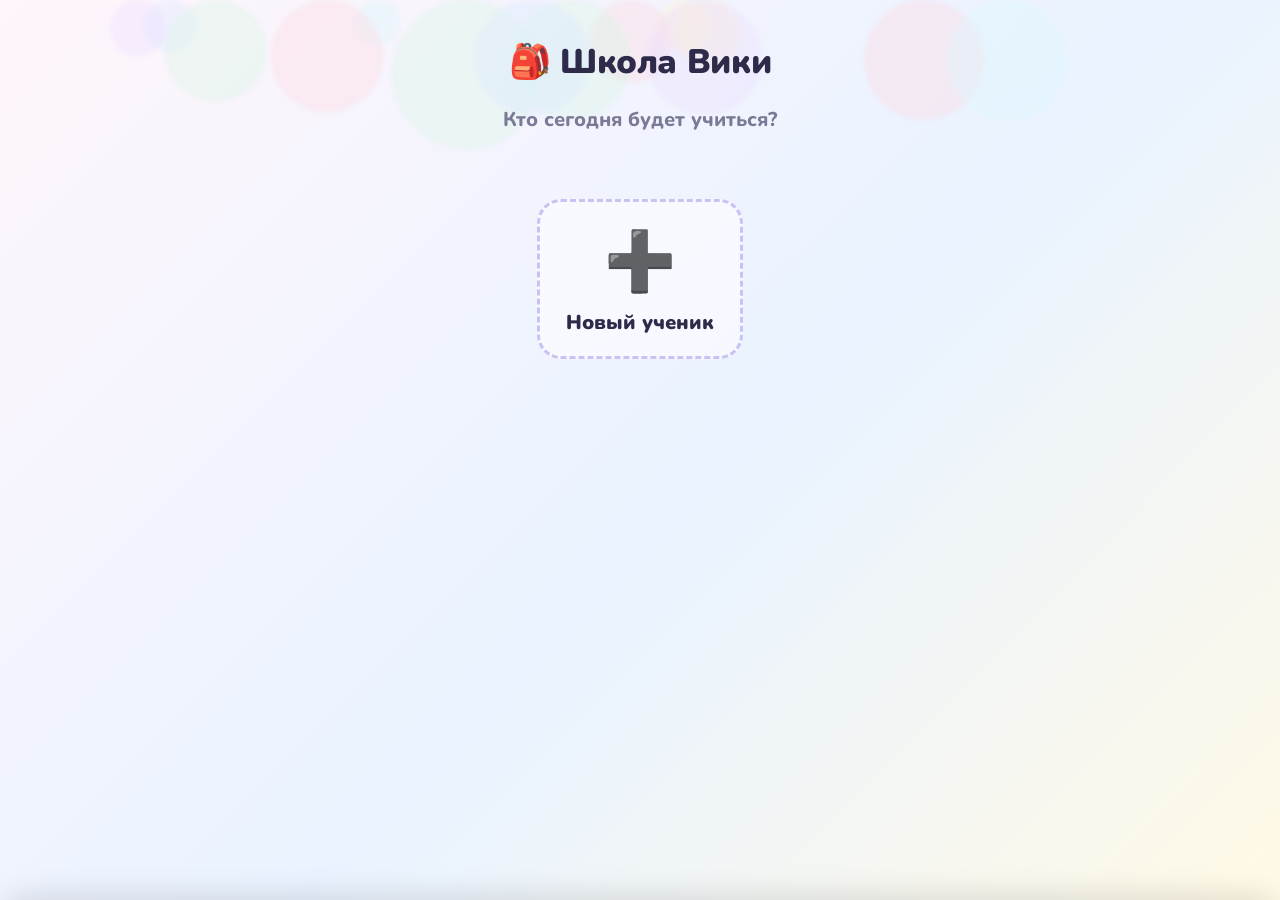
==== index.html @ 763ce370 "Школа Вики: обучающая игра по программе 2 класса 101 урок в шести предметах (математика, русский, чт" ====
<!DOCTYPE html>
<html lang="ru">
<head>
<meta charset="utf-8">
<meta name="viewport" content="width=device-width, initial-scale=1, maximum-scale=1">
<meta http-equiv="Cache-Control" content="no-cache, must-revalidate">
<title>Школа Вики</title>
<link rel="preconnect" href="https://fonts.googleapis.com">
<link href="https://fonts.googleapis.com/css2?family=Nunito:wght@700;800;900&display=swap" rel="stylesheet">
<link rel="stylesheet" href="css/style.css?v=mu31949a">
<link rel="icon" href="data:image/svg+xml,<svg xmlns=%22http://www.w3.org/2000/svg%22 viewBox=%220 0 100 100%22><text y=%22.9em%22 font-size=%2290%22>🎒</text></svg>">
</head>
<body>
<div class="bubbles" id="bubbles"></div>
<div id="app">
  <section class="screen" id="screen-profiles"></section>
  <section class="screen" id="screen-newprofile"></section>
  <section class="screen" id="screen-home"></section>
  <section class="screen" id="screen-subject"></section>
  <section class="screen" id="screen-lesson"></section>
  <section class="screen" id="screen-play"></section>
  <section class="screen" id="screen-result"></section>
  <section class="screen" id="screen-stickers"></section>
  <section class="screen" id="screen-badges"></section>
  <section class="screen" id="screen-games"></section>
  <section class="screen" id="screen-game"></section>
  <section class="screen" id="screen-diploma"></section>
  <section class="screen" id="screen-parent"></section>
</div>
<div class="feedback" id="feedback"></div>
<div class="toast" id="toast"></div>
<div id="modal-root"></div>

<script src="js/engine/core.js?v=mu31949a"></script>
<script src="js/lib/util.js?v=mu31949a"></script>
<script src="js/lib/vis.js?v=mu31949a"></script>
<script src="js/lib/store.js?v=mu31949a"></script>
<script src="js/lib/tts.js?v=mu31949a"></script>
<script src="js/lib/speech.js?v=mu31949a"></script>
<script src="js/lib/audio.js?v=mu31949a"></script>
<script src="js/lib/confetti.js?v=mu31949a"></script>
<script src="js/engine/game.js?v=mu31949a"></script>
<script src="js/engine/tasks.js?v=mu31949a"></script>

<script src="js/data/math.js?v=mu31949a"></script>
<script src="js/data/russian.js?v=mu31949a"></script>
<script src="js/data/reading.js?v=mu31949a"></script>
<script src="js/data/world.js?v=mu31949a"></script>
<script src="js/data/english.js?v=mu31949a"></script>
<script src="js/data/logic.js?v=mu31949a"></script>

<script src="js/ui/games.js?v=mu31949a"></script>
<script src="js/ui/diploma.js?v=mu31949a"></script>
<script src="js/ui/app.js?v=mu31949a"></script>
</body>
</html>
---- css/style.css ----
/* ===== Школа Вики — стили ===== */
:root {
  --bg1: #fff5fb; --bg2: #e9f3ff; --bg3: #fff9e6;
  --ink: #2d2a4a; --muted: #7b7a96; --line: #ece9f7;
  --card: #ffffff; --shadow: 0 8px 24px rgba(80, 60, 140, .12);
  --ok: #2ecc71; --ok-dark: #1f9d55; --bad: #ff5c6c; --bad-dark: #d73a4a; --warn: #f5a623;
  --primary: #6c5ce7; --primary-dark: #4b3fc9;
  --gold: #ffc531;
  --pair-1: #ffd6e0; --pair-2: #d6f5e3; --pair-3: #dbe9ff; --pair-4: #fff1c9; --pair-5: #eadcff; --pair-6: #d9f7fb;
  --radius: 22px; --radius-s: 14px;
  --font: 'Nunito', 'Segoe UI', 'Comic Sans MS', system-ui, sans-serif;
}
* { box-sizing: border-box; -webkit-tap-highlight-color: transparent; }
html, body { margin: 0; padding: 0; }
body {
  font-family: var(--font); color: var(--ink); font-size: 20px; line-height: 1.35;
  background: linear-gradient(135deg, var(--bg1) 0%, var(--bg2) 55%, var(--bg3) 100%);
  background-attachment: fixed; min-height: 100vh; overflow-x: hidden;
  user-select: none;
}
input, textarea { user-select: text; }
button { font-family: inherit; font-size: inherit; color: inherit; cursor: pointer; }
h1, h2, h3 { margin: 0; font-weight: 900; letter-spacing: -.01em; }
h1 { font-size: 30px; } h2 { font-size: 24px; } h3 { font-size: 19px; }
.muted { color: var(--muted); }
.hidden { display: none !important; }

/* мягкое свечение цвета предмета во время урока */
body::before {
  content: ''; position: fixed; inset: 0; z-index: -1; pointer-events: none; opacity: 0; transition: opacity .6s, background .6s;
  background: radial-gradient(ellipse 120% 70% at 50% 0%, var(--subj, #6c5ce7) 0%, transparent 62%);
}
body.playing::before { opacity: .22; }

/* фоновые пузыри */
.bubbles { position: fixed; inset: 0; z-index: -1; overflow: hidden; pointer-events: none; }
.bubbles span { position: absolute; border-radius: 50%; opacity: .35; filter: blur(2px); animation: floatUp linear infinite; }
@keyframes floatUp { from { transform: translateY(110vh) scale(.6); } to { transform: translateY(-20vh) scale(1.1); } }

#app { max-width: 1040px; margin: 0 auto; padding: 14px 16px 120px; }
.screen { display: none; animation: fadeIn .3s ease; }
.screen.active { display: block; }
@keyframes fadeIn { from { opacity: 0; transform: translateY(8px); } to { opacity: 1; transform: none; } }

/* ===== Кнопки ===== */
.btn {
  display: inline-flex; align-items: center; justify-content: center; gap: 8px;
  border: 0; border-radius: 16px; padding: 12px 20px; font-weight: 800; font-size: 18px;
  background: #fff; color: var(--ink); box-shadow: 0 4px 0 #dcd8ee, var(--shadow);
  transition: transform .08s, box-shadow .08s, filter .15s;
}
.btn:hover { filter: brightness(1.03); }
.btn:active { transform: translateY(3px); box-shadow: 0 1px 0 #dcd8ee; }
.btn:disabled { opacity: .45; cursor: default; transform: none; }
.btn-primary { background: var(--primary); color: #fff; box-shadow: 0 5px 0 var(--primary-dark), var(--shadow); }
.btn-primary:active { box-shadow: 0 1px 0 var(--primary-dark); }
.btn-ok { background: var(--ok); color: #fff; box-shadow: 0 5px 0 var(--ok-dark), var(--shadow); }
.btn-ok:active { box-shadow: 0 1px 0 var(--ok-dark); }
.btn-bad { background: var(--bad); color: #fff; box-shadow: 0 5px 0 var(--bad-dark), var(--shadow); }
.btn-ghost { background: rgba(255,255,255,.7); box-shadow: 0 3px 0 #e6e2f5; font-size: 16px; padding: 10px 16px; }
.btn-big { font-size: 22px; padding: 16px 28px; border-radius: 20px; }
.btn-round { width: 46px; height: 46px; padding: 0; border-radius: 50%; font-size: 22px; }
.btn-c { background: var(--c, var(--primary)); color: #fff; box-shadow: 0 5px 0 rgba(0,0,0,.18), var(--shadow); }

/* ===== Верхняя панель ===== */
.topbar { display: flex; align-items: center; gap: 12px; margin-bottom: 14px; flex-wrap: wrap; }
.topbar .grow { flex: 1; }
.avatar { width: 54px; height: 54px; border-radius: 50%; background: #fff; display: grid; place-items: center; font-size: 30px; box-shadow: var(--shadow); }
.avatar.lg { width: 84px; height: 84px; font-size: 48px; }
.player { display: flex; align-items: center; gap: 12px; background: rgba(255,255,255,.75); padding: 8px 14px 8px 8px; border-radius: 40px; box-shadow: var(--shadow); }
.player .name { font-weight: 900; font-size: 20px; }
.player .lvl { font-size: 14px; color: var(--muted); font-weight: 700; }
.xpbar { height: 10px; background: #e9e5f7; border-radius: 10px; overflow: hidden; width: 160px; margin-top: 3px; }
.xpbar i { display: block; height: 100%; background: linear-gradient(90deg, #a29bfe, #6c5ce7); border-radius: 10px; transition: width .6s ease; }
.pill { display: inline-flex; align-items: center; gap: 6px; background: #fff; border-radius: 30px; padding: 8px 14px; font-weight: 900; box-shadow: var(--shadow); font-size: 17px; }
.pill.gold { color: #a06b00; background: #fff6d6; }
.pill.fire { color: #c0392b; background: #ffe8dd; }

/* ===== Карточки ===== */
.card { background: var(--card); border-radius: var(--radius); padding: 18px 20px; box-shadow: var(--shadow); }
.grid { display: grid; gap: 18px; }
.grid-subjects { grid-template-columns: repeat(auto-fill, minmax(285px, 1fr)); }
.grid-lessons { grid-template-columns: repeat(auto-fill, minmax(290px, 1fr)); }

.subject-card {
  position: relative; overflow: hidden; border-radius: var(--radius); padding: 20px; color: #fff; cursor: pointer; border: 0; text-align: left;
  background: linear-gradient(135deg, var(--c) 0%, color-mix(in srgb, var(--c) 70%, #000 8%) 100%);
  box-shadow: 0 10px 0 color-mix(in srgb, var(--c) 70%, #000 25%), var(--shadow);
  transition: transform .12s, box-shadow .12s; min-height: 200px; display: flex; flex-direction: column; gap: 8px; font-family: inherit;
}
.subject-card:hover { transform: translateY(-4px); }
.subject-card:active { transform: translateY(5px); box-shadow: 0 3px 0 color-mix(in srgb, var(--c) 70%, #000 25%); }
.subject-card .emoji { font-size: 68px; line-height: 1; filter: drop-shadow(0 3px 5px rgba(0,0,0,.22)); }
.subject-card .title { font-size: 27px; font-weight: 900; }
.subject-card .desc { opacity: .92; font-size: 17px; font-weight: 700; }
.subject-card .prog { margin-top: auto; display: flex; align-items: center; gap: 10px; font-size: 16px; font-weight: 800; }
.subject-card .bar { flex: 1; height: 10px; background: rgba(255,255,255,.35); border-radius: 8px; overflow: hidden; }
.subject-card .bar i { display: block; height: 100%; background: #fff; border-radius: 8px; }
.subject-card::after { content: ''; position: absolute; right: -30px; top: -30px; width: 120px; height: 120px; border-radius: 50%; background: rgba(255,255,255,.15); }

.section-title { margin: 22px 0 10px; font-size: 20px; font-weight: 900; color: var(--ink); display: flex; align-items: center; gap: 8px; }
.section-title small { font-weight: 700; color: var(--muted); font-size: 14px; }

.lesson-card {
  background: #fff; border-radius: var(--radius); padding: 20px; box-shadow: var(--shadow); cursor: pointer; border: 4px solid transparent; text-align: left; font-family: inherit;
  display: flex; gap: 18px; align-items: center; transition: transform .12s, border-color .12s;
}
.lesson-card:hover { transform: translateY(-3px); border-color: var(--c, #ddd); }
.lesson-card .emoji { font-size: 52px; width: 76px; height: 76px; flex: none; display: grid; place-items: center; border-radius: 20px; background: color-mix(in srgb, var(--c, #999) 18%, #fff); }
.lesson-card .title { font-weight: 900; font-size: 21px; line-height: 1.2; }
.lesson-card .lv { display: flex; gap: 8px; margin-top: 8px; flex-wrap: wrap; }
.lesson-card .lv span { font-size: 14px; font-weight: 800; color: var(--muted); background: #f3f1fb; border-radius: 9px; padding: 3px 8px; }
.lesson-card .lv span.done { background: #fff2c7; color: #9a6a00; }
.lesson-card .lv span.full { background: #ffe08a; color: #7a4d00; }
.lesson-card.complete { border-color: var(--gold); }

.stars { color: #d8d4ea; font-size: 20px; letter-spacing: 1px; white-space: nowrap; }
.stars b { color: var(--gold); text-shadow: 0 1px 0 #d99a00; }

/* ===== Выбор характера голоса ===== */
.voice-cards { display: grid; grid-template-columns: repeat(auto-fill, minmax(180px, 1fr)); gap: 12px; margin: 10px 0 6px; }
.vcard {
  background: #fffdf9; border: 4px solid var(--line); border-radius: 18px; padding: 14px 10px; display: grid; justify-items: center; gap: 4px;
  text-align: center; box-shadow: 0 4px 0 rgba(0,0,0,.06); font-family: inherit; transition: transform .1s, border-color .15s;
}
.vcard:hover { border-color: var(--primary); transform: translateY(-3px); }
.vcard:active { transform: translateY(1px); }
.vcard .ve { font-size: 46px; line-height: 1; }
.vcard b { font-size: 20px; }
.vcard small { color: var(--muted); font-size: 14px; line-height: 1.3; font-weight: 700; }
.vcard.sel { border-color: var(--primary); background: #f3f0ff; box-shadow: 0 0 0 4px rgba(108,92,231,.2); }
.vcard.sel b::after { content: ' ✓'; color: var(--ok-dark); }
.modal .voice-cards { grid-template-columns: repeat(auto-fill, minmax(140px, 1fr)); }
.modal { max-width: 620px; }

/* ===== Маскот ===== */
.mascot { display: flex; align-items: flex-end; gap: 12px; margin: 10px 0 18px; }
.mascot .face { font-size: 64px; line-height: 1; animation: bob 3s ease-in-out infinite; filter: drop-shadow(0 6px 6px rgba(0,0,0,.12)); border: 0; background: none; padding: 0; }
button.mascot-face, .mascot button.face { cursor: pointer; }
.mascot button.face:hover { transform: scale(1.08); }
.mascot .face.small { font-size: 44px; }
@keyframes bob { 0%, 100% { transform: translateY(0) rotate(-3deg); } 50% { transform: translateY(-6px) rotate(3deg); } }
.bubble { position: relative; background: #fff; border-radius: 18px; padding: 12px 16px; box-shadow: var(--shadow); font-weight: 800; font-size: 18px; max-width: 560px; }
.bubble::before { content: ''; position: absolute; left: -10px; bottom: 16px; border: 10px solid transparent; border-right-color: #fff; border-left: 0; }

/* ===== Уровни в уроке ===== */
.rule-card { background: linear-gradient(135deg, #fff9e6, #fff); border: 3px dashed #ffd27a; border-radius: var(--radius); padding: 20px 26px; font-size: 23px; line-height: 1.45; margin: 18px 0; }
.rule-card .lbl { font-size: 15px; text-transform: uppercase; letter-spacing: .08em; color: #b97a00; font-weight: 900; margin-bottom: 6px; }
.levels { display: grid; grid-template-columns: repeat(3, 1fr); gap: 18px; margin-top: 18px; }
.level-btn {
  border: 0; border-radius: var(--radius); padding: 26px 14px; cursor: pointer; font-family: inherit; color: #fff;
  background: linear-gradient(135deg, var(--c) 0%, color-mix(in srgb, var(--c) 72%, #000 10%) 100%);
  box-shadow: 0 8px 0 color-mix(in srgb, var(--c) 70%, #000 25%), var(--shadow);
  display: flex; flex-direction: column; align-items: center; gap: 8px; transition: transform .1s; position: relative; overflow: hidden;
}
.level-btn::after { content: ''; position: absolute; right: -24px; top: -24px; width: 90px; height: 90px; border-radius: 50%; background: rgba(255,255,255,.16); }
.level-btn:hover { transform: translateY(-4px); }
.level-btn:active { transform: translateY(5px); box-shadow: 0 3px 0 color-mix(in srgb, var(--c) 70%, #000 25%); }
.level-btn .n { font-size: 52px; line-height: 1; filter: drop-shadow(0 3px 4px rgba(0,0,0,.22)); }
.level-btn .t { font-weight: 900; font-size: 24px; }
.level-btn .s { font-size: 15px; font-weight: 800; opacity: .9; }
.level-btn .stars { color: rgba(255,255,255,.45); font-size: 26px; }
.level-btn .stars b { color: #fff; text-shadow: 0 2px 3px rgba(0,0,0,.25); }
.level-btn.locked { filter: grayscale(.85); opacity: .6; }
.level-btn.locked::before { content: '🔒'; position: absolute; top: 10px; right: 12px; font-size: 24px; z-index: 1; }
.level-btn.l1 { --c: #2ecc71; } .level-btn.l2 { --c: #f5a623; } .level-btn.l3 { --c: #ff5c6c; }

/* ===== Игровой экран ===== */
.playbar { display: flex; align-items: center; gap: 14px; margin-bottom: 10px; }
.progress { flex: 1; height: 22px; background: rgba(255,255,255,.85); border-radius: 14px; overflow: hidden; box-shadow: inset 0 2px 5px rgba(0,0,0,.1); position: relative; }
.progress i { display: block; height: 100%; width: 0; border-radius: 14px; background: linear-gradient(90deg, #ffd166, #f5a623, #ff9f43); transition: width .5s cubic-bezier(.2,.9,.3,1.2); box-shadow: 0 0 12px rgba(245,166,35,.5); }
.progress-count { font-weight: 900; color: var(--muted); font-size: 18px; min-width: 62px; text-align: right; }
.dots { display: flex; gap: 5px; justify-content: center; margin-bottom: 10px; flex-wrap: wrap; }
.dots i { width: 13px; height: 13px; border-radius: 50%; background: #ded9f0; transition: transform .25s, background .25s; }
.dots i.ok { background: var(--ok); }
.dots i.bad { background: var(--bad); }
.dots i.now { background: var(--primary); transform: scale(1.45); box-shadow: 0 0 0 4px rgba(108,92,231,.18); }
.play-mascot { position: fixed; right: 18px; bottom: 18px; font-size: 68px; z-index: 30; pointer-events: none; animation: bob 3.5s ease-in-out infinite; filter: drop-shadow(0 6px 8px rgba(0,0,0,.15)); transition: transform .3s; }
.play-mascot.cheer { animation: cheer .7s ease; }
.play-mascot.oops { animation: shake .5s ease; }
@keyframes cheer { 0% { transform: scale(1) rotate(0); } 30% { transform: scale(1.3) rotate(-12deg); } 60% { transform: scale(1.25) rotate(12deg); } 100% { transform: scale(1) rotate(0); } }
@media (max-width: 900px) { .play-mascot { font-size: 46px; right: 8px; bottom: 8px; } }

#task-root { display: flex; align-items: center; justify-content: center; min-height: calc(100vh - 190px); }
.task {
  background: #fff; border-radius: 32px; padding: 34px 36px; box-shadow: var(--shadow); animation: pop .3s ease;
  display: flex; flex-direction: column; justify-content: center; gap: 6px; width: 100%;
}
@keyframes pop { from { transform: scale(.94); opacity: 0; } to { transform: scale(1); opacity: 1; } }
.task-head { display: flex; align-items: flex-start; gap: 14px; justify-content: center; }
.task-prompt { font-size: 32px; font-weight: 900; line-height: 1.28; flex: 0 1 auto; text-align: center; }
.say-btn { flex: none; width: 62px; height: 62px; border-radius: 50%; border: 0; background: #eef0ff; font-size: 32px; box-shadow: 0 4px 0 #cfd3f5; align-self: center; }
.say-btn:active { transform: translateY(3px); box-shadow: none; }
.say-btn.big { width: 110px; height: 110px; font-size: 56px; margin: 8px auto; display: block; }
.task-visual { margin: 18px 0 8px; text-align: center; }
.task-body { margin-top: 22px; }
.hint { margin-top: 12px; background: #fff7dc; border-left: 5px solid var(--warn); padding: 10px 14px; border-radius: 10px; font-weight: 700; animation: fadeIn .3s; }

/* визуалы */
.vis { display: inline-block; }
.vis-emojis { font-size: 52px; line-height: 1.2; letter-spacing: 6px; }
.vis-emojis .em { display: inline-block; }
.vis-groups { display: flex; gap: 10px; flex-wrap: wrap; justify-content: center; }
.vis-group { background: #f6f4ff; border: 3px dashed #c9c2f2; border-radius: 16px; padding: 10px 14px; font-size: 42px; letter-spacing: 4px; }
.vis-column { font-family: 'Consolas', 'Courier New', monospace; font-size: 56px; font-weight: 700; display: inline-block; text-align: right; background: #f7f9ff; padding: 14px 24px; border-radius: 18px; }
.vis-column .col-row { display: flex; justify-content: flex-end; }
.vis-column .d { display: inline-block; width: 42px; text-align: center; }
.vis-column .op .d:first-child { color: var(--primary); }
.vis-column .col-line { border-top: 4px solid var(--ink); margin: 4px 0; }
.vis-column .ans { color: var(--muted); }
.vis-grid { border-collapse: collapse; margin: 0 auto; font-size: 36px; font-weight: 900; }
.vis-grid td { width: 74px; height: 74px; border: 4px solid #b9b3e6; text-align: center; background: #fff; }
.vis-grid td.q { background: #fff2c7; color: #b97a00; }
.vis-grid td.empty { background: #f5f5f5; }
.vis-text { text-align: left; background: #fffdf5; border: 3px solid #f3e5b5; border-radius: 20px; padding: 18px 24px; font-size: 25px; line-height: 1.55; max-width: 760px; margin: 0 auto; }
.vis-text p { margin: 0 0 10px; }
.vis-big { font-size: 80px; line-height: 1.15; font-weight: 900; letter-spacing: 3px; }
.vis-cards { display: flex; gap: 14px; flex-wrap: wrap; justify-content: center; }
.vis-card { background: #f8f7ff; border-radius: 18px; padding: 12px 16px; text-align: center; min-width: 110px; box-shadow: inset 0 0 0 3px #e6e2f7; }
.vc-pic { font-size: 56px; } .vc-cap { font-weight: 800; font-size: 18px; color: var(--muted); }

/* варианты */
.opts { display: grid; grid-template-columns: repeat(auto-fit, minmax(230px, 1fr)); gap: 16px; }
.opts.big { grid-template-columns: repeat(auto-fit, minmax(150px, 1fr)); }
.opt {
  border: 4px solid #e8e5f5; background: #fff; border-radius: 22px; padding: 20px 18px; font-size: 26px; font-weight: 800; text-align: center; font-family: inherit;
  box-shadow: 0 6px 0 #e8e5f5; transition: transform .08s, background .15s, border-color .15s; min-height: 88px; line-height: 1.25;
  display: flex; align-items: center; justify-content: center;
}
.opt:hover:not(:disabled) { border-color: #c9c2f2; transform: translateY(-3px); }
.opt:active:not(:disabled) { transform: translateY(3px); box-shadow: 0 2px 0 #e8e5f5; }
.opt:disabled { cursor: default; }
.opts.big .opt { font-size: 68px; padding: 18px 10px; min-height: 130px; }
.opt.selected { border-color: var(--primary); background: #f1efff; box-shadow: 0 4px 0 #c9c2f2; }
.opt.right { border-color: var(--ok); background: #e9fbf0; box-shadow: 0 4px 0 #9fe0b8; animation: bounce .5s; }
.opt.wrong { border-color: var(--bad); background: #fff0f1; box-shadow: 0 4px 0 #ffb3b9; animation: shake .4s; opacity: .8; }
.opt.miss { border-color: var(--ok); border-style: dashed; }
@keyframes bounce { 0% { transform: scale(1); } 40% { transform: scale(1.08); } 100% { transform: scale(1); } }
@keyframes shake { 0%, 100% { transform: translateX(0); } 20% { transform: translateX(-8px); } 40% { transform: translateX(8px); } 60% { transform: translateX(-6px); } 80% { transform: translateX(6px); } }

.check-row { display: flex; justify-content: center; margin-top: 18px; gap: 10px; flex-wrap: wrap; }

/* ввод */
.answer-input {
  width: 100%; max-width: 460px; display: block; margin: 0 auto; font-family: inherit; font-size: 42px; font-weight: 900; text-align: center;
  border: 4px solid #e8e5f5; border-radius: 22px; padding: 16px 20px; outline: none; color: var(--ink); background: #fbfaff;
}
.answer-input:focus { border-color: var(--primary); }
.answer-input.wrong { border-color: var(--bad); animation: shake .4s; }
.answer-input.right { border-color: var(--ok); background: #e9fbf0; }
.answer-reveal { text-align: center; margin-top: 10px; font-weight: 900; font-size: 22px; color: var(--ok-dark); }
.numpad { display: grid; grid-template-columns: repeat(6, 1fr); gap: 10px; max-width: 460px; margin: 16px auto 0; }
.numpad button { border: 0; border-radius: 14px; background: #f1efff; font-size: 30px; font-weight: 900; padding: 14px 0; box-shadow: 0 4px 0 #d9d4f5; font-family: inherit; }
.numpad button:active { transform: translateY(2px); box-shadow: none; }

/* соедини пары */
.match { display: grid; grid-template-columns: 1fr 1fr; gap: 14px 32px; }
.match-item {
  border: 4px solid #e8e5f5; background: #fff; border-radius: 20px; padding: 18px 14px; font-size: 25px; font-weight: 800; text-align: center; font-family: inherit;
  box-shadow: 0 5px 0 #e8e5f5; min-height: 78px; transition: transform .08s; line-height: 1.25;
  display: flex; align-items: center; justify-content: center;
}
.match-item:hover:not(:disabled) { transform: translateY(-2px); }
.match-item.selected { border-color: var(--primary); background: #f1efff; }
.match-item.wrong { animation: shake .4s; border-color: var(--bad); }
.match-item.done { border-color: transparent; box-shadow: none; cursor: default; }

/* фишки: порядок, сортировка, слова */
.pool, .line { display: flex; flex-wrap: wrap; gap: 10px; justify-content: center; min-height: 66px; padding: 10px; border-radius: 18px; }
.line { background: #f6f4ff; border: 3px dashed #c9c2f2; margin-bottom: 14px; align-items: center; }
.line:empty::before { content: 'нажимай на карточки по порядку'; color: #a9a4c9; font-weight: 700; }
.chip {
  border: 0; background: #fff; border-radius: 16px; padding: 14px 20px; font-size: 26px; font-weight: 800; box-shadow: 0 5px 0 #dcd8ee, 0 2px 8px rgba(0,0,0,.06); font-family: inherit;
  transition: transform .1s; animation: pop .2s ease;
}
.chip:hover { transform: translateY(-2px); }
.chip.selected { outline: 4px solid var(--primary); }
.chip.wrong { background: #ffe1e4; box-shadow: 0 4px 0 #ffb3b9; animation: shake .4s; }
.chip.right { background: #e0f8ea; box-shadow: 0 4px 0 #9fe0b8; }
.chip.ghost { opacity: .35; }
.groups { display: grid; grid-template-columns: repeat(auto-fit, minmax(210px, 1fr)); gap: 12px; margin-bottom: 14px; }
.group { background: #f6f4ff; border: 4px dashed #c9c2f2; border-radius: 22px; padding: 14px; min-height: 150px; cursor: pointer; transition: background .15s; }
.group.target { background: #ece8ff; border-color: var(--primary); }
.group-title { font-weight: 900; text-align: center; font-size: 22px; margin-bottom: 10px; }
.group-items { display: flex; flex-wrap: wrap; gap: 10px; justify-content: center; }
.group-items .chip { font-size: 22px; padding: 10px 16px; }

/* пропуски */
.gap-text { font-size: 40px; font-weight: 800; text-align: center; line-height: 1.7; margin-bottom: 18px; word-spacing: 5px; }
.slot {
  display: inline-block; min-width: 58px; padding: 0 10px; margin: 0 3px; border-bottom: 5px solid #b9b3e6; color: var(--primary); text-align: center; cursor: pointer; border-radius: 6px 6px 0 0;
  transition: background .15s; height: 1.4em; vertical-align: bottom;
}
.slot.active { background: #efeaff; border-bottom-color: var(--primary); animation: blink 1.2s infinite; }
.slot.filled { color: var(--ink); }
.slot.wrong { color: var(--bad); border-bottom-color: var(--bad); background: #fff0f1; }
.slot.right { color: var(--ok-dark); border-bottom-color: var(--ok); }
@keyframes blink { 0%, 100% { box-shadow: 0 0 0 0 rgba(108,92,231,.0); } 50% { box-shadow: 0 0 0 4px rgba(108,92,231,.15); } }
.tiles { display: flex; flex-wrap: wrap; gap: 12px; justify-content: center; }
.tile {
  border: 0; border-radius: 16px; min-width: 70px; padding: 14px 18px; font-size: 34px; font-weight: 900; background: #fff; box-shadow: 0 5px 0 #dcd8ee, 0 2px 8px rgba(0,0,0,.06); font-family: inherit;
  transition: transform .1s;
}
.tile:hover:not(:disabled) { transform: translateY(-2px); }
.tile:disabled { opacity: .3; }
.tile.used { opacity: .25; }

/* сравнение */
.compare { display: flex; align-items: center; justify-content: center; gap: 22px; font-size: 54px; font-weight: 900; margin-bottom: 24px; flex-wrap: wrap; }
.cmp-side { background: #f6f4ff; border-radius: 22px; padding: 16px 30px; }
.cmp-q { width: 86px; height: 86px; border-radius: 50%; border: 5px dashed #c9c2f2; display: grid; place-items: center; color: var(--primary); font-size: 46px; }
.cmp-q.filled { border-style: solid; }
.cmp-btns { display: flex; gap: 18px; justify-content: center; }
.cmp-btns .opt { font-size: 52px; min-width: 130px; }

/* мемори */
.memory-grid { display: grid; gap: 14px; grid-template-columns: repeat(4, 1fr); max-width: 700px; margin: 0 auto; }
.memory-grid.c3 { grid-template-columns: repeat(3, 1fr); max-width: 540px; }
.mcard { aspect-ratio: 1; perspective: 600px; border: 0; background: none; padding: 0; font-family: inherit; }
.mcard .inner { position: relative; width: 100%; height: 100%; transition: transform .4s; transform-style: preserve-3d; }
.mcard.open .inner, .mcard.matched .inner { transform: rotateY(180deg); }
.mcard .face { position: absolute; inset: 0; border-radius: 20px; display: grid; place-items: center; backface-visibility: hidden; font-weight: 900; font-size: 25px; padding: 8px; text-align: center; line-height: 1.15; }
.mcard .back { background: linear-gradient(135deg, #a29bfe, #6c5ce7); color: #fff; font-size: 44px; box-shadow: 0 5px 0 #4b3fc9; }
.mcard .front { background: #fff; transform: rotateY(180deg); box-shadow: inset 0 0 0 4px #e8e5f5; }
.mcard.matched .front { background: #e9fbf0; box-shadow: inset 0 0 0 4px var(--ok); }
.mcard .front.emoji { font-size: 56px; }

/* панель ответа */
.feedback {
  position: fixed; left: 0; right: 0; bottom: 0; z-index: 50; padding: 16px 20px 22px; transform: translateY(110%); transition: transform .3s cubic-bezier(.2,.9,.3,1.2);
  box-shadow: 0 -8px 30px rgba(0,0,0,.12); border-radius: 28px 28px 0 0;
}
.feedback.show { transform: translateY(0); }
.feedback.ok { background: #d9f7e5; color: #1a6b3d; }
.feedback.bad { background: #ffe3e6; color: #9c2432; }
.feedback .inner { max-width: 1040px; margin: 0 auto; display: flex; align-items: center; gap: 18px; flex-wrap: wrap; }
.feedback .fb-icon { font-size: 58px; animation: pop .35s ease; }
.feedback .fb-text { flex: 1; min-width: 220px; }
.feedback .fb-title { font-size: 30px; font-weight: 900; }
.feedback .fb-explain { font-size: 21px; font-weight: 700; margin-top: 3px; opacity: .92; }
.feedback .btn { font-size: 24px; padding: 18px 38px; }

/* результат */
.result { text-align: center; padding: 26px 20px; }
.result-stars { font-size: 72px; display: flex; justify-content: center; gap: 10px; margin: 6px 0 12px; }
.result-stars span { color: #ddd9ee; transform: scale(0); animation: starIn .5s forwards; }
.result-stars span.on { color: var(--gold); text-shadow: 0 3px 0 #d99a00; }
.result-stars span:nth-child(2) { animation-delay: .25s; } .result-stars span:nth-child(3) { animation-delay: .5s; }
@keyframes starIn { 0% { transform: scale(0) rotate(-40deg); } 70% { transform: scale(1.25) rotate(8deg); } 100% { transform: scale(1) rotate(0); } }
.result h1 { font-size: 34px; }
.stat-row { display: flex; justify-content: center; gap: 12px; flex-wrap: wrap; margin: 16px 0; }
.stat { background: #f6f4ff; border-radius: 16px; padding: 12px 18px; min-width: 120px; }
.stat b { display: block; font-size: 28px; }
.stat span { color: var(--muted); font-weight: 700; font-size: 14px; }
.reward { background: linear-gradient(135deg, #fff6d6, #ffe9a8); border-radius: 18px; padding: 12px 16px; margin: 8px auto; max-width: 520px; font-weight: 800; animation: pop .4s; display: flex; align-items: center; gap: 12px; text-align: left; }
.reward .ic { font-size: 40px; }
.result .actions { display: flex; justify-content: center; gap: 12px; flex-wrap: wrap; margin-top: 18px; }

/* альбом наклеек */
.sticker-grid { display: grid; grid-template-columns: repeat(auto-fill, minmax(96px, 1fr)); gap: 12px; }
.sticker { background: #fff; border-radius: 18px; aspect-ratio: 1; display: flex; flex-direction: column; align-items: center; justify-content: center; gap: 4px; box-shadow: var(--shadow); font-size: 46px; position: relative; transition: transform .15s; }
.sticker:hover { transform: rotate(-4deg) scale(1.06); }
.sticker small { font-size: 12px; font-weight: 800; color: var(--muted); }
.sticker.locked { background: #f2f0f8; box-shadow: none; filter: grayscale(1); opacity: .6; font-size: 34px; }
.sticker.new::after { content: 'новая!'; position: absolute; top: -6px; right: -6px; background: var(--bad); color: #fff; font-size: 11px; font-weight: 900; padding: 2px 7px; border-radius: 10px; transform: rotate(8deg); }

/* награды */
.badge-list { display: grid; grid-template-columns: repeat(auto-fill, minmax(280px, 1fr)); gap: 12px; }
.badge { display: flex; gap: 12px; align-items: center; background: #fff; border-radius: 18px; padding: 12px 14px; box-shadow: var(--shadow); }
.badge .ic { font-size: 40px; width: 58px; height: 58px; display: grid; place-items: center; border-radius: 16px; background: #fff3c9; }
.badge.locked { opacity: .55; } .badge.locked .ic { background: #eee; filter: grayscale(1); }
.badge .t { font-weight: 900; } .badge .d { font-size: 14px; color: var(--muted); font-weight: 700; }

/* профили */
.profiles { display: flex; gap: 16px; flex-wrap: wrap; justify-content: center; margin: 20px 0; }
.profile-btn { border: 0; background: #fff; border-radius: 24px; padding: 20px 26px; box-shadow: 0 6px 0 #dcd8ee, var(--shadow); cursor: pointer; font-family: inherit; display: flex; flex-direction: column; align-items: center; gap: 8px; min-width: 160px; transition: transform .1s; }
.profile-btn:hover { transform: translateY(-3px); }
.profile-btn .av { font-size: 58px; }
.profile-btn .nm { font-weight: 900; font-size: 20px; }
.profile-btn .sub { font-size: 14px; color: var(--muted); font-weight: 700; }
.profile-btn.add { background: rgba(255,255,255,.5); border: 3px dashed #c9c2f2; box-shadow: none; }
.emoji-pick { display: flex; flex-wrap: wrap; gap: 8px; justify-content: center; }
.emoji-pick button { border: 3px solid transparent; background: #f6f4ff; border-radius: 14px; font-size: 32px; width: 58px; height: 58px; font-family: inherit; }
.emoji-pick button.on { border-color: var(--primary); background: #fff; transform: scale(1.1); }
.mascot-pick { display: grid; grid-template-columns: repeat(auto-fit, minmax(140px, 1fr)); gap: 10px; }
.mascot-pick button { border: 3px solid transparent; background: #f6f4ff; border-radius: 18px; padding: 12px; font-family: inherit; display: flex; flex-direction: column; align-items: center; gap: 4px; }
.mascot-pick button .f { font-size: 44px; } .mascot-pick button .n { font-weight: 800; font-size: 14px; }
.mascot-pick button.on { border-color: var(--primary); background: #fff; }
.field { margin: 14px 0; }
.field label { display: block; font-weight: 800; margin-bottom: 6px; color: var(--muted); font-size: 15px; }
.text-input { width: 100%; font-family: inherit; font-size: 22px; font-weight: 800; border: 3px solid #e8e5f5; border-radius: 16px; padding: 12px 16px; outline: none; }
.text-input:focus { border-color: var(--primary); }

/* родители */
table.stats { width: 100%; border-collapse: collapse; font-size: 15px; }
table.stats th, table.stats td { padding: 8px 10px; border-bottom: 1px solid var(--line); text-align: left; }
table.stats th { color: var(--muted); font-size: 13px; text-transform: uppercase; letter-spacing: .05em; }
table.stats td.num { text-align: right; font-weight: 800; }
.acc { display: inline-block; padding: 2px 8px; border-radius: 8px; font-weight: 800; font-size: 13px; }
.acc.hi { background: #dff7e8; color: #1a6b3d; } .acc.mid { background: #fff2c7; color: #9a6a00; } .acc.lo { background: #ffe1e4; color: #9c2432; }
.days { display: flex; gap: 4px; flex-wrap: wrap; }
.day { width: 26px; height: 26px; border-radius: 6px; background: #eee; display: grid; place-items: center; font-size: 10px; font-weight: 800; color: #999; }
.day.on { background: #2ecc71; color: #fff; }

/* ===== Мини-игры ===== */
.game-hud { display: flex; gap: 10px; flex: 1; justify-content: center; }
.hud-item { background: rgba(255,255,255,.85); border-radius: 16px; padding: 6px 18px; text-align: center; box-shadow: var(--shadow); min-width: 92px; }
.hud-item b { display: block; font-size: 28px; line-height: 1.05; }
.hud-item span { font-size: 12px; font-weight: 800; color: var(--muted); text-transform: uppercase; letter-spacing: .04em; }
.hud-item.hot { background: #ffe1e4; animation: pulse .5s infinite alternate; }
.hud-item.hot b { color: var(--bad-dark); }
@keyframes pulse { from { transform: scale(1); } to { transform: scale(1.09); } }
.game-title { text-align: center; font-weight: 900; font-size: 22px; color: var(--c, var(--primary)); margin: 4px 0 10px; }
#game-body { position: relative; }
.race-task { animation: pop .18s ease; }
.float-msg {
  position: absolute; left: 50%; top: 6px; transform: translateX(-50%); font-weight: 900; font-size: 26px; z-index: 20; pointer-events: none;
  animation: floatUpFade 1.1s ease forwards; background: #fff; padding: 6px 16px; border-radius: 30px; box-shadow: var(--shadow);
}
.float-msg.good { color: var(--ok-dark); } .float-msg.bad { color: var(--bad-dark); }
@keyframes floatUpFade { 0% { opacity: 0; transform: translate(-50%, 10px) scale(.8); } 25% { opacity: 1; transform: translate(-50%, -6px) scale(1.05); } 100% { opacity: 0; transform: translate(-50%, -46px) scale(1); } }

/* ===== Диплом ===== */
.diploma { max-width: 860px; margin: 0 auto; background: #fff; border-radius: 18px; box-shadow: var(--shadow); padding: 14px; }
.dip-border {
  border: 10px double var(--c, var(--primary)); border-radius: 12px; padding: 30px 36px 24px; text-align: center;
  background: linear-gradient(160deg, #fffdf6 0%, #fff 45%, color-mix(in srgb, var(--c, #6c5ce7) 8%, #fff) 100%);
  position: relative; min-height: 560px; display: flex; flex-direction: column; justify-content: center; gap: 8px;
}
.dip-emoji { font-size: 86px; line-height: 1; }
.dip-kicker { font-size: 16px; font-weight: 900; letter-spacing: .28em; text-transform: uppercase; color: var(--muted); }
.dip-title { font-size: 40px; line-height: 1.14; color: var(--c, var(--primary)); margin: 6px 0; }
.dip-award { font-size: 20px; font-weight: 800; color: var(--muted); margin-top: 6px; }
.dip-name { font-size: 54px; font-weight: 900; margin: 2px 0 8px; }
.dip-text { font-size: 22px; font-weight: 700; max-width: 640px; margin: 0 auto; line-height: 1.45; }
.dip-stats { display: flex; gap: 16px; justify-content: center; flex-wrap: wrap; margin-top: 18px; font-weight: 800; font-size: 18px; }
.dip-stats span { background: rgba(0,0,0,.04); border-radius: 30px; padding: 7px 18px; }
.dip-foot { display: flex; justify-content: space-between; align-items: flex-end; margin-top: 26px; font-weight: 800; }
.dip-date { color: var(--muted); font-size: 17px; }
.dip-sign { text-align: center; border-top: 3px solid var(--muted); padding-top: 4px; min-width: 190px; }
.dip-sign span { font-size: 34px; display: block; line-height: 1; }
.dip-sign i { font-size: 14px; color: var(--muted); font-style: normal; }

@media print {
  body { background: #fff !important; }
  body.printing .topbar, body.printing .bubbles, body.printing .feedback, body.printing .toast, body.printing .no-print { display: none !important; }
  body::before { display: none !important; }
  #app { padding: 0; max-width: none; }
  .diploma { box-shadow: none; padding: 0; max-width: none; }
  .dip-border { min-height: 96vh; break-inside: avoid; }
  .screen:not(.active) { display: none !important; }
}

/* модалка */
.modal-bg { position: fixed; inset: 0; background: rgba(40, 30, 80, .45); z-index: 100; display: grid; place-items: center; padding: 16px; animation: fadeIn .2s; }
.modal { background: #fff; border-radius: 24px; padding: 24px; max-width: 460px; width: 100%; box-shadow: 0 20px 60px rgba(0,0,0,.25); text-align: center; animation: pop .25s; max-height: 92vh; overflow-y: auto; }
.modal .actions { display: flex; gap: 10px; justify-content: center; margin-top: 18px; flex-wrap: wrap; }

/* задание дня */
.daily { background: linear-gradient(135deg, #ffe08a, #ffb347); border-radius: var(--radius); padding: 18px 20px; display: flex; align-items: center; gap: 16px; box-shadow: 0 8px 0 #d98b1f, var(--shadow); color: #4a2d00; margin-bottom: 18px; }
.daily .ic { font-size: 48px; }
.daily .t { font-weight: 900; font-size: 22px; }
.daily .d { font-weight: 700; font-size: 15px; opacity: .85; }
.daily.done { background: linear-gradient(135deg, #d9f7e5, #a8ecc5); box-shadow: 0 8px 0 #4fa97a, var(--shadow); color: #1a4a2d; }

.toast { position: fixed; top: 18px; left: 50%; transform: translateX(-50%) translateY(-120px); background: var(--ink); color: #fff; padding: 12px 20px; border-radius: 30px; font-weight: 800; z-index: 200; transition: transform .3s; box-shadow: var(--shadow); }
.toast.show { transform: translateX(-50%) translateY(0); }

@media (max-width: 760px) {
  body { font-size: 17px; }
  .btn-label { display: none; }
  .topbar .btn-ghost { font-size: 22px; padding: 10px 14px; }
  .topbar { gap: 8px; }
  .player { padding: 6px 12px 6px 6px; } .player .name { font-size: 18px; } .xpbar { width: 120px; }
  #app { padding: 10px 10px 130px; }
  #task-root { min-height: calc(100vh - 175px); align-items: flex-start; padding-top: 6px; }
  .task { padding: 20px 16px; border-radius: 24px; }
  .task-prompt { font-size: 24px; }
  .opt { font-size: 21px; padding: 14px 10px; min-height: 72px; }
  .opts { grid-template-columns: 1fr 1fr; gap: 10px; }
  .opts.big { grid-template-columns: repeat(3, 1fr); }
  .opts.big .opt { font-size: 46px; min-height: 92px; }
  .levels { grid-template-columns: 1fr; }
  .gap-text { font-size: 30px; }
  .vis-big { font-size: 54px; }
  .vis-emojis { font-size: 36px; letter-spacing: 3px; }
  .vis-column { font-size: 40px; } .vis-column .d { width: 30px; }
  .vis-grid { font-size: 26px; } .vis-grid td { width: 54px; height: 54px; }
  .vis-text { font-size: 20px; padding: 14px 16px; }
  .match { gap: 8px 14px; }
  .match-item { font-size: 19px; padding: 12px 8px; min-height: 62px; }
  .chip, .tile { font-size: 22px; padding: 10px 14px; }
  .answer-input { font-size: 34px; }
  .subject-card { min-height: 170px; } .subject-card .emoji { font-size: 56px; }
  .feedback .btn { width: 100%; }
  .feedback .fb-title { font-size: 24px; } .feedback .fb-explain { font-size: 18px; }
}
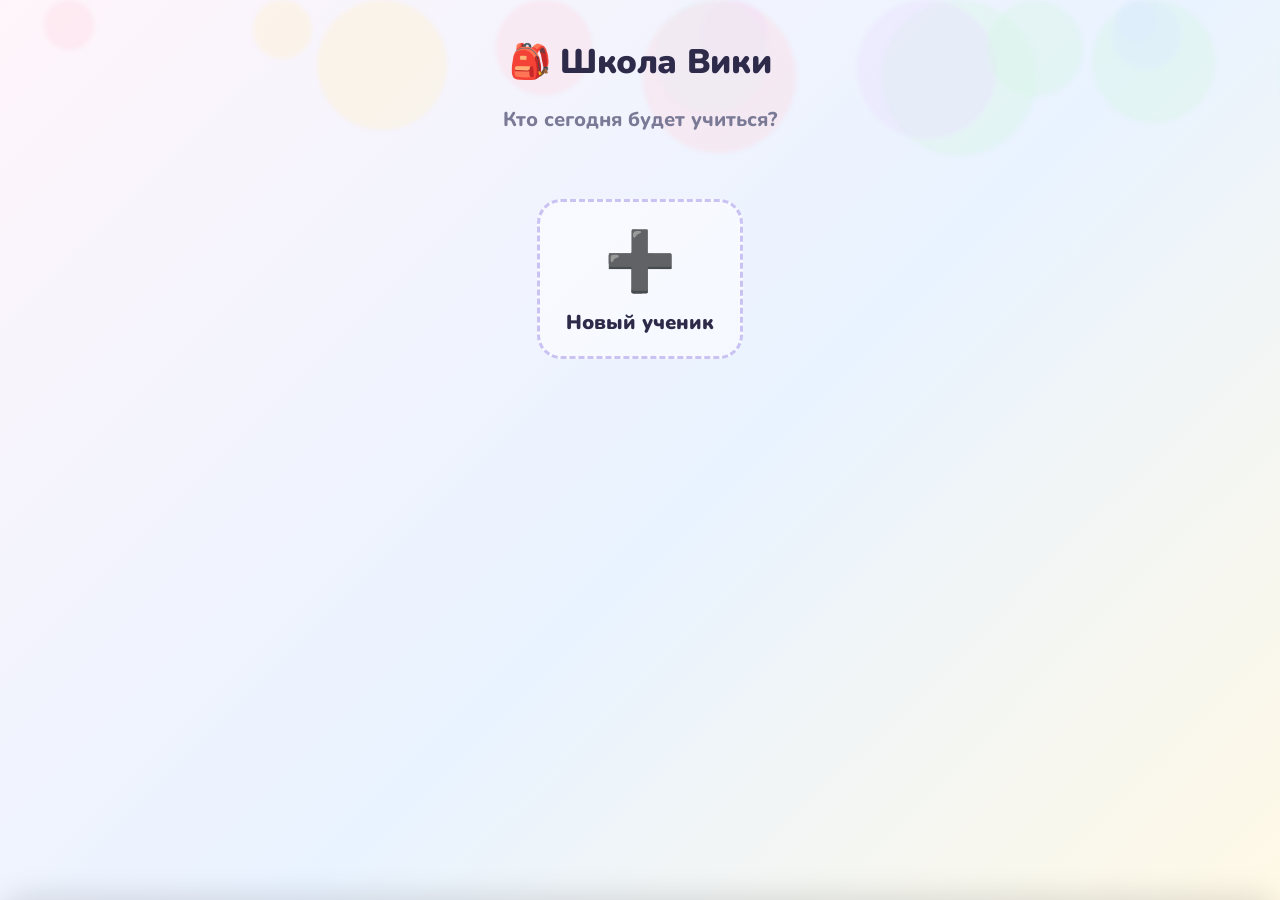
==== commit d93586a4: "Публикация в интернет: страница с QR-кодом, кнопка «Открыть на телефоне», запасной голос без файлов " ====
--- a/index.html
+++ b/index.html
@@ -7,7 +7,7 @@
 <title>Школа Вики</title>
 <link rel="preconnect" href="https://fonts.googleapis.com">
 <link href="https://fonts.googleapis.com/css2?family=Nunito:wght@700;800;900&display=swap" rel="stylesheet">
-<link rel="stylesheet" href="css/style.css?v=mu31949a">
+<link rel="stylesheet" href="css/style.css?v=mu31f3kk">
 <link rel="icon" href="data:image/svg+xml,<svg xmlns=%22http://www.w3.org/2000/svg%22 viewBox=%220 0 100 100%22><text y=%22.9em%22 font-size=%2290%22>🎒</text></svg>">
 </head>
 <body>
@@ -31,26 +31,26 @@
 <div class="toast" id="toast"></div>
 <div id="modal-root"></div>
 
-<script src="js/engine/core.js?v=mu31949a"></script>
-<script src="js/lib/util.js?v=mu31949a"></script>
-<script src="js/lib/vis.js?v=mu31949a"></script>
-<script src="js/lib/store.js?v=mu31949a"></script>
-<script src="js/lib/tts.js?v=mu31949a"></script>
-<script src="js/lib/speech.js?v=mu31949a"></script>
-<script src="js/lib/audio.js?v=mu31949a"></script>
-<script src="js/lib/confetti.js?v=mu31949a"></script>
-<script src="js/engine/game.js?v=mu31949a"></script>
-<script src="js/engine/tasks.js?v=mu31949a"></script>
+<script src="js/engine/core.js?v=mu31f3kk"></script>
+<script src="js/lib/util.js?v=mu31f3kk"></script>
+<script src="js/lib/vis.js?v=mu31f3kk"></script>
+<script src="js/lib/store.js?v=mu31f3kk"></script>
+<script src="js/lib/tts.js?v=mu31f3kk"></script>
+<script src="js/lib/speech.js?v=mu31f3kk"></script>
+<script src="js/lib/audio.js?v=mu31f3kk"></script>
+<script src="js/lib/confetti.js?v=mu31f3kk"></script>
+<script src="js/engine/game.js?v=mu31f3kk"></script>
+<script src="js/engine/tasks.js?v=mu31f3kk"></script>
 
-<script src="js/data/math.js?v=mu31949a"></script>
-<script src="js/data/russian.js?v=mu31949a"></script>
-<script src="js/data/reading.js?v=mu31949a"></script>
-<script src="js/data/world.js?v=mu31949a"></script>
-<script src="js/data/english.js?v=mu31949a"></script>
-<script src="js/data/logic.js?v=mu31949a"></script>
+<script src="js/data/math.js?v=mu31f3kk"></script>
+<script src="js/data/russian.js?v=mu31f3kk"></script>
+<script src="js/data/reading.js?v=mu31f3kk"></script>
+<script src="js/data/world.js?v=mu31f3kk"></script>
+<script src="js/data/english.js?v=mu31f3kk"></script>
+<script src="js/data/logic.js?v=mu31f3kk"></script>
 
-<script src="js/ui/games.js?v=mu31949a"></script>
-<script src="js/ui/diploma.js?v=mu31949a"></script>
-<script src="js/ui/app.js?v=mu31949a"></script>
+<script src="js/ui/games.js?v=mu31f3kk"></script>
+<script src="js/ui/diploma.js?v=mu31f3kk"></script>
+<script src="js/ui/app.js?v=mu31f3kk"></script>
 </body>
 </html>
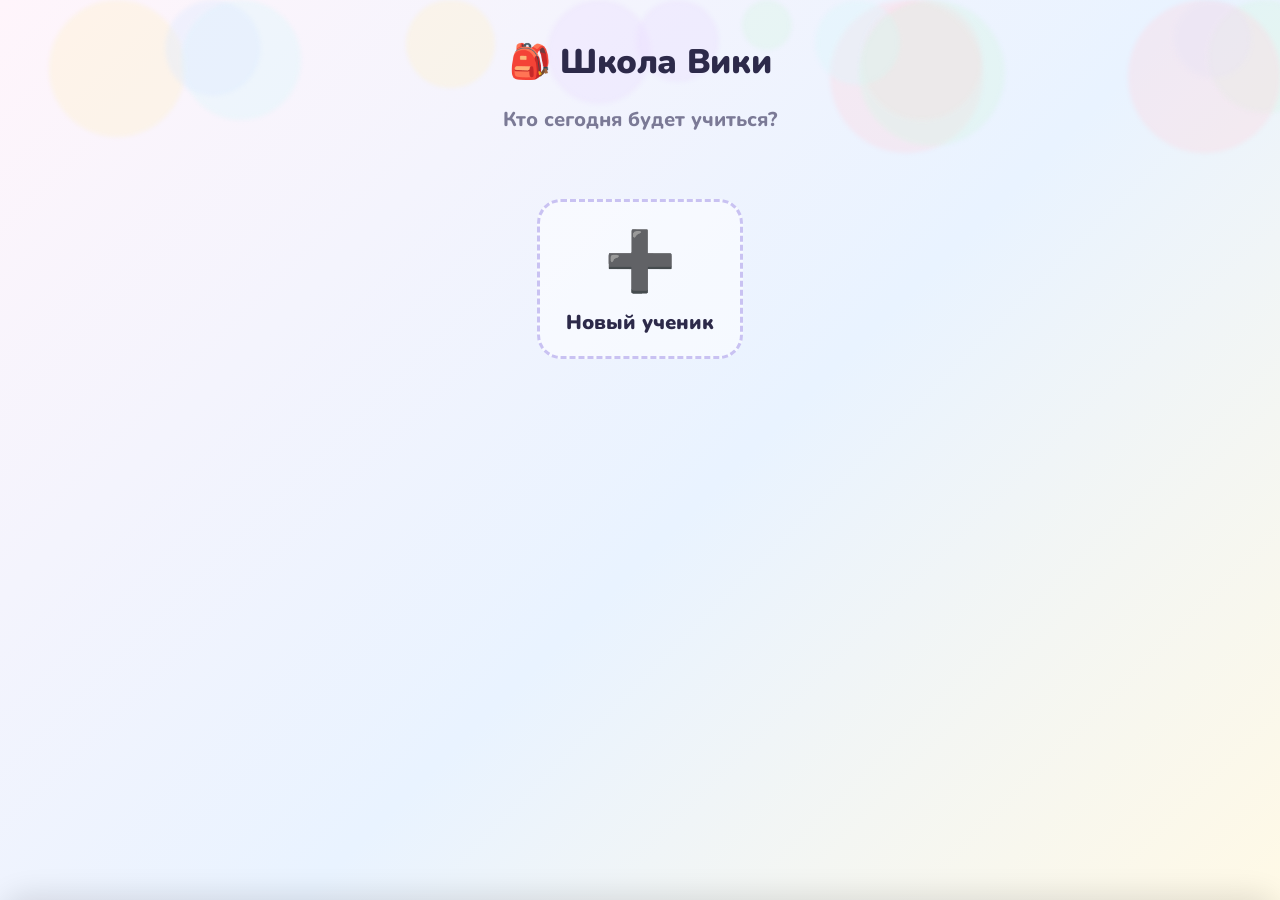
==== commit 3cfa3689: "Установка на телефон и тихое обновление: манифест, иконки, service worker - приложение ставится на г" ====
--- a/index.html
+++ b/index.html
@@ -7,7 +7,13 @@
 <title>Школа Вики</title>
 <link rel="preconnect" href="https://fonts.googleapis.com">
 <link href="https://fonts.googleapis.com/css2?family=Nunito:wght@700;800;900&display=swap" rel="stylesheet">
-<link rel="stylesheet" href="css/style.css?v=mu31f3kk">
+<link rel="manifest" href="manifest.webmanifest">
+<meta name="theme-color" content="#6c5ce7">
+<meta name="mobile-web-app-capable" content="yes">
+<meta name="apple-mobile-web-app-capable" content="yes">
+<meta name="apple-mobile-web-app-title" content="Школа Вики">
+<link rel="apple-touch-icon" href="icons/icon-192.png">
+<link rel="stylesheet" href="css/style.css?v=mu31q490">
 <link rel="icon" href="data:image/svg+xml,<svg xmlns=%22http://www.w3.org/2000/svg%22 viewBox=%220 0 100 100%22><text y=%22.9em%22 font-size=%2290%22>🎒</text></svg>">
 </head>
 <body>
@@ -31,26 +37,27 @@
 <div class="toast" id="toast"></div>
 <div id="modal-root"></div>
 
-<script src="js/engine/core.js?v=mu31f3kk"></script>
-<script src="js/lib/util.js?v=mu31f3kk"></script>
-<script src="js/lib/vis.js?v=mu31f3kk"></script>
-<script src="js/lib/store.js?v=mu31f3kk"></script>
-<script src="js/lib/tts.js?v=mu31f3kk"></script>
-<script src="js/lib/speech.js?v=mu31f3kk"></script>
-<script src="js/lib/audio.js?v=mu31f3kk"></script>
-<script src="js/lib/confetti.js?v=mu31f3kk"></script>
-<script src="js/engine/game.js?v=mu31f3kk"></script>
-<script src="js/engine/tasks.js?v=mu31f3kk"></script>
+<script src="js/engine/core.js?v=mu31q490"></script>
+<script src="js/lib/util.js?v=mu31q490"></script>
+<script src="js/lib/vis.js?v=mu31q490"></script>
+<script src="js/lib/store.js?v=mu31q490"></script>
+<script src="js/lib/tts.js?v=mu31q490"></script>
+<script src="js/lib/speech.js?v=mu31q490"></script>
+<script src="js/lib/audio.js?v=mu31q490"></script>
+<script src="js/lib/confetti.js?v=mu31q490"></script>
+<script src="js/engine/game.js?v=mu31q490"></script>
+<script src="js/engine/tasks.js?v=mu31q490"></script>
 
-<script src="js/data/math.js?v=mu31f3kk"></script>
-<script src="js/data/russian.js?v=mu31f3kk"></script>
-<script src="js/data/reading.js?v=mu31f3kk"></script>
-<script src="js/data/world.js?v=mu31f3kk"></script>
-<script src="js/data/english.js?v=mu31f3kk"></script>
-<script src="js/data/logic.js?v=mu31f3kk"></script>
+<script src="js/data/math.js?v=mu31q490"></script>
+<script src="js/data/russian.js?v=mu31q490"></script>
+<script src="js/data/reading.js?v=mu31q490"></script>
+<script src="js/data/world.js?v=mu31q490"></script>
+<script src="js/data/english.js?v=mu31q490"></script>
+<script src="js/data/logic.js?v=mu31q490"></script>
 
-<script src="js/ui/games.js?v=mu31f3kk"></script>
-<script src="js/ui/diploma.js?v=mu31f3kk"></script>
-<script src="js/ui/app.js?v=mu31f3kk"></script>
+<script src="js/ui/games.js?v=mu31q490"></script>
+<script src="js/ui/diploma.js?v=mu31q490"></script>
+<script src="js/ui/app.js?v=mu31q490"></script>
+<script src="js/lib/update.js?v=mu31q490"></script>
 </body>
 </html>
--- a/css/style.css
+++ b/css/style.css
@@ -462,6 +462,17 @@
 .daily .t { font-weight: 900; font-size: 22px; }
 .daily .d { font-weight: 700; font-size: 15px; opacity: .85; }
 .daily.done { background: linear-gradient(135deg, #d9f7e5, #a8ecc5); box-shadow: 0 8px 0 #4fa97a, var(--shadow); color: #1a4a2d; }
+
+/* плашка обновления приложения (v2) */
+.update-bar {
+  position: fixed; left: 50%; bottom: 18px; transform: translate(-50%, 140%); z-index: 90;
+  display: flex; align-items: center; gap: 16px; background: #fff; border-radius: 22px;
+  padding: 14px 18px 14px 24px; box-shadow: 0 10px 30px rgba(80,60,140,.28); font-weight: 800; font-size: 19px;
+  transition: transform .35s cubic-bezier(.2,.9,.3,1.2); max-width: calc(100vw - 24px);
+}
+.update-bar.show { transform: translate(-50%, 0); }
+.update-bar .ub-text { line-height: 1.25; }
+@media (max-width: 760px) { .update-bar { font-size: 17px; padding: 12px 14px 12px 18px; gap: 10px; } }
 
 .toast { position: fixed; top: 18px; left: 50%; transform: translateX(-50%) translateY(-120px); background: var(--ink); color: #fff; padding: 12px 20px; border-radius: 30px; font-weight: 800; z-index: 200; transition: transform .3s; box-shadow: var(--shadow); }
 .toast.show { transform: translateX(-50%) translateY(0); }
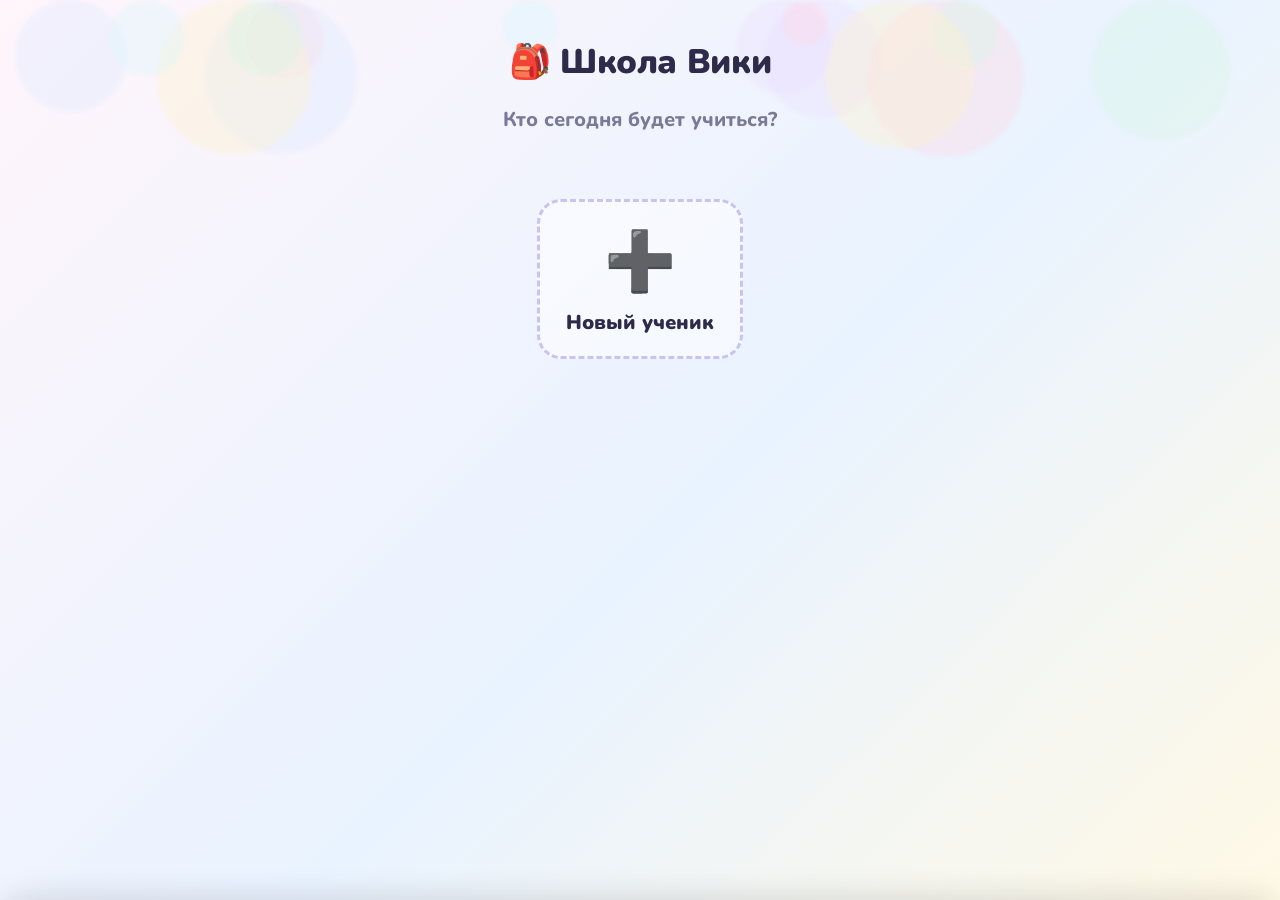
==== commit c930354f: "Обновление: проверка версии на сервере, служебный скрипт не кэшируется Co-Authored-By: Claude Opus 5" ====
--- a/index.html
+++ b/index.html
@@ -13,7 +13,7 @@
 <meta name="apple-mobile-web-app-capable" content="yes">
 <meta name="apple-mobile-web-app-title" content="Школа Вики">
 <link rel="apple-touch-icon" href="icons/icon-192.png">
-<link rel="stylesheet" href="css/style.css?v=mu31q490">
+<link rel="stylesheet" href="css/style.css?v=mu3200em">
 <link rel="icon" href="data:image/svg+xml,<svg xmlns=%22http://www.w3.org/2000/svg%22 viewBox=%220 0 100 100%22><text y=%22.9em%22 font-size=%2290%22>🎒</text></svg>">
 </head>
 <body>
@@ -37,27 +37,27 @@
 <div class="toast" id="toast"></div>
 <div id="modal-root"></div>
 
-<script src="js/engine/core.js?v=mu31q490"></script>
-<script src="js/lib/util.js?v=mu31q490"></script>
-<script src="js/lib/vis.js?v=mu31q490"></script>
-<script src="js/lib/store.js?v=mu31q490"></script>
-<script src="js/lib/tts.js?v=mu31q490"></script>
-<script src="js/lib/speech.js?v=mu31q490"></script>
-<script src="js/lib/audio.js?v=mu31q490"></script>
-<script src="js/lib/confetti.js?v=mu31q490"></script>
-<script src="js/engine/game.js?v=mu31q490"></script>
-<script src="js/engine/tasks.js?v=mu31q490"></script>
+<script src="js/engine/core.js?v=mu3200em"></script>
+<script src="js/lib/util.js?v=mu3200em"></script>
+<script src="js/lib/vis.js?v=mu3200em"></script>
+<script src="js/lib/store.js?v=mu3200em"></script>
+<script src="js/lib/tts.js?v=mu3200em"></script>
+<script src="js/lib/speech.js?v=mu3200em"></script>
+<script src="js/lib/audio.js?v=mu3200em"></script>
+<script src="js/lib/confetti.js?v=mu3200em"></script>
+<script src="js/engine/game.js?v=mu3200em"></script>
+<script src="js/engine/tasks.js?v=mu3200em"></script>
 
-<script src="js/data/math.js?v=mu31q490"></script>
-<script src="js/data/russian.js?v=mu31q490"></script>
-<script src="js/data/reading.js?v=mu31q490"></script>
-<script src="js/data/world.js?v=mu31q490"></script>
-<script src="js/data/english.js?v=mu31q490"></script>
-<script src="js/data/logic.js?v=mu31q490"></script>
+<script src="js/data/math.js?v=mu3200em"></script>
+<script src="js/data/russian.js?v=mu3200em"></script>
+<script src="js/data/reading.js?v=mu3200em"></script>
+<script src="js/data/world.js?v=mu3200em"></script>
+<script src="js/data/english.js?v=mu3200em"></script>
+<script src="js/data/logic.js?v=mu3200em"></script>
 
-<script src="js/ui/games.js?v=mu31q490"></script>
-<script src="js/ui/diploma.js?v=mu31q490"></script>
-<script src="js/ui/app.js?v=mu31q490"></script>
-<script src="js/lib/update.js?v=mu31q490"></script>
+<script src="js/ui/games.js?v=mu3200em"></script>
+<script src="js/ui/diploma.js?v=mu3200em"></script>
+<script src="js/ui/app.js?v=mu3200em"></script>
+<script src="js/lib/update.js?v=mu3200em"></script>
 </body>
 </html>
